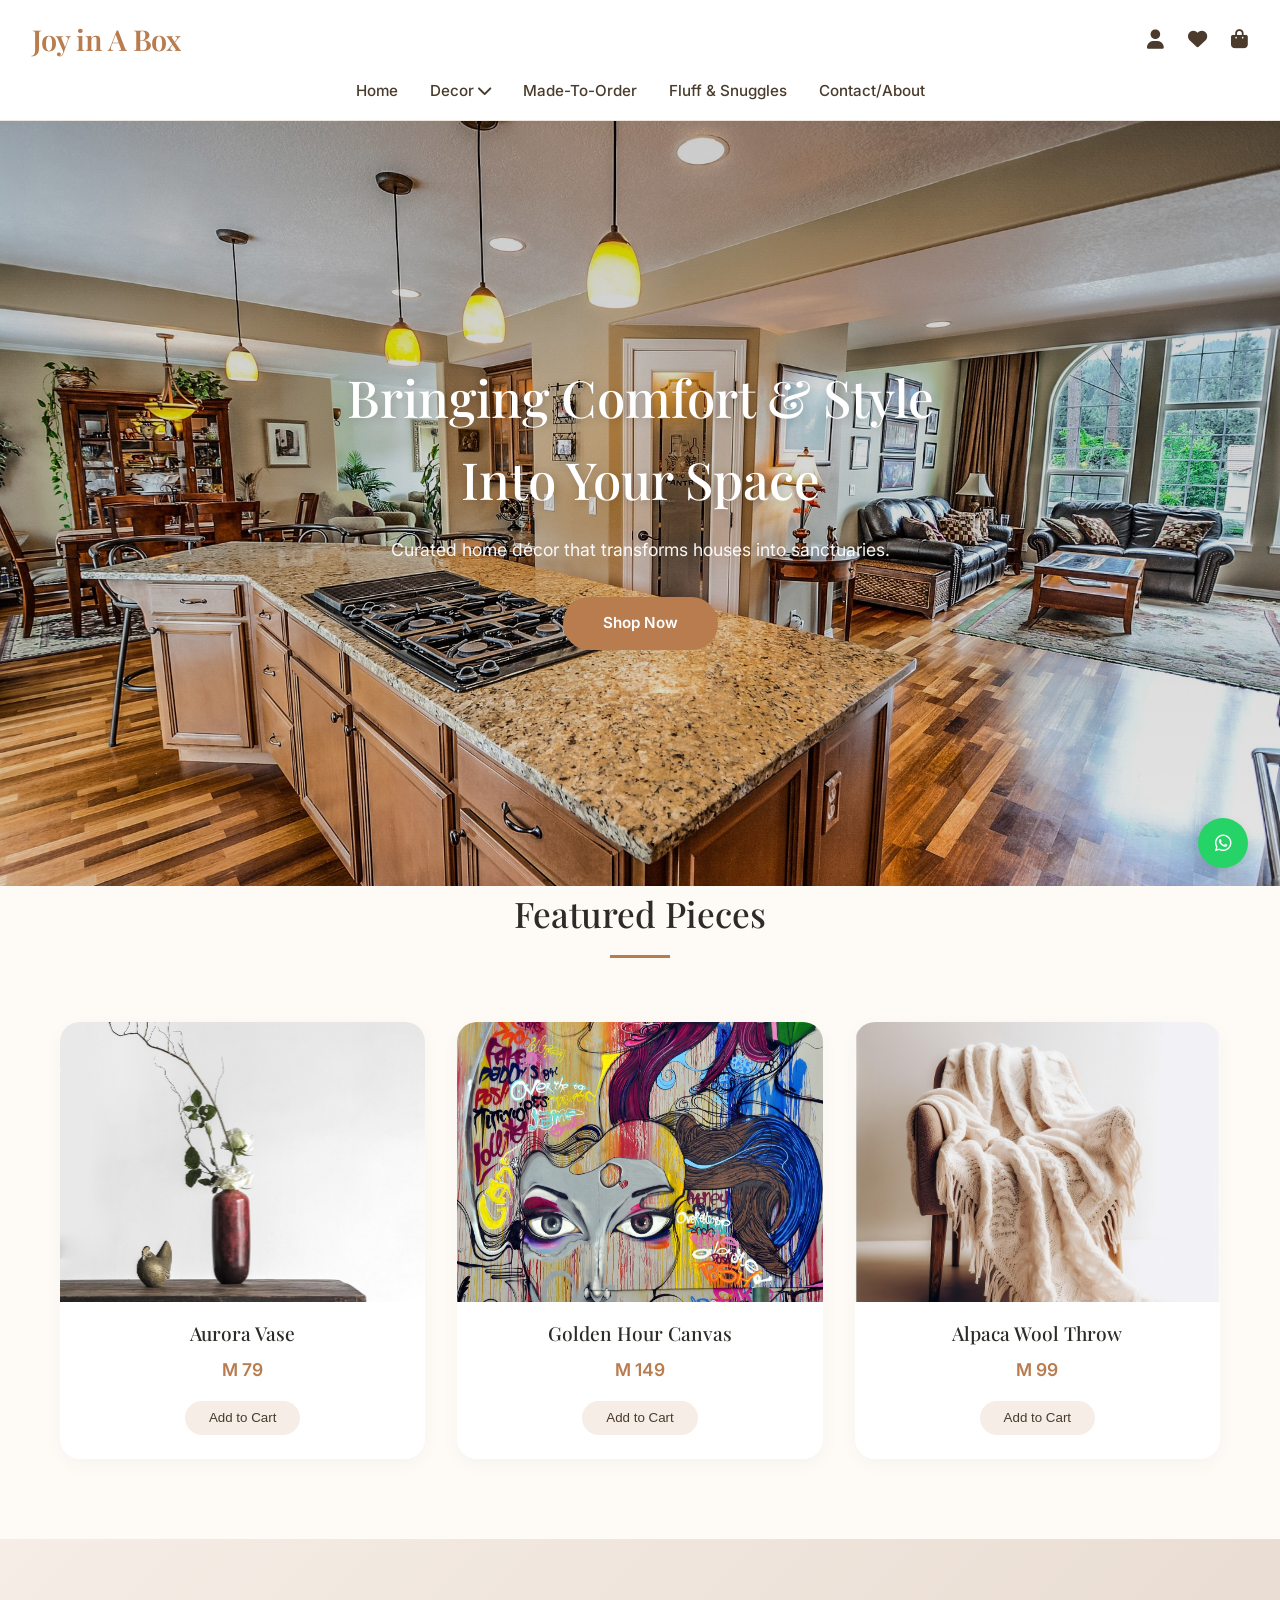
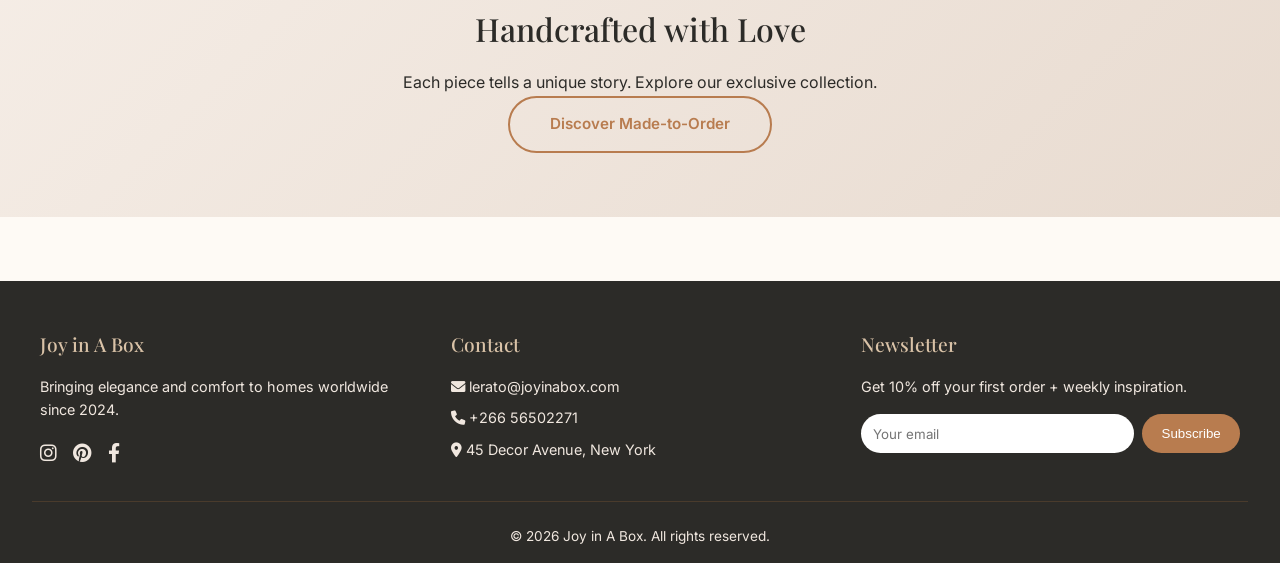
==== index.html @ 56dcf542 "Add files via upload" ====
<!DOCTYPE html>
<html lang="en">
<head>
    <meta charset="UTF-8">
    <meta name="viewport" content="width=device-width, initial-scale=1.0">
    <title>Joy in A Box | Home Decor</title>
    <link rel="stylesheet" href="styles.css">
    <link href="https://fonts.googleapis.com/css2?family=Inter:wght@300;400;500;600;700&family=Playfair+Display:wght@400;500;600;700&display=swap" rel="stylesheet">
    <link rel="stylesheet" href="https://cdnjs.cloudflare.com/ajax/libs/font-awesome/6.0.0-beta3/css/all.min.css">
</head>
<body>
    <header>
        <div class="header-top">
            <div class="logo">
                <a href="index.html">Joy in A Box</a>
            </div>
            <div class="header-icons">
                <a href="#" aria-label="Account"><i class="fas fa-user"></i></a>
                <a href="#" aria-label="Favorites"><i class="fas fa-heart"></i></a>
                <a href="#" aria-label="Cart"><i class="fas fa-shopping-bag"></i></a>
            </div>
        </div>
        <nav>
            <div class="hamburger">
                <i class="fas fa-bars"></i>
            </div>
            <ul class="nav-links">
                <li><a href="index.html">Home</a></li>
                <li class="dropdown">
                    <a href="decor.html">Decor <i class="fas fa-chevron-down"></i></a>
                    <ul class="dropdown-menu">
                        <li><a href="decor.html#wall-art">Wall Art</a></li>
                        <li><a href="decor.html#vases">Vases</a></li>
                        <li><a href="decor.html#lighting">Lighting</a></li>
                    </ul>
                </li>
                <li><a href="made-to-order.html">Made-To-Order</a></li>
                <li><a href="fluff-snuggles.html">Fluff & Snuggles</a></li>
                <li><a href="contact.html">Contact/About</a></li>
            </ul>
        </nav>
    </header>

    <main>
        <section class="hero">
            <div class="hero-content">
                <h1>Bringing Comfort & Style <br>Into Your Space</h1>
                <p>Curated home décor that transforms houses into sanctuaries.</p>
                <a href="decor.html" class="btn-primary">Shop Now</a>
            </div>
        </section>

        <section class="featured">
            <div class="container">
                <h2 class="section-title">Featured Pieces</h2>
                <div class="product-grid">
                    <div class="product-card">
                        <div class="product-image">
                            <img src="images/ceramic-vase.jpg" alt="Ceramic Vase">
                        </div>
                        <h3>Aurora Vase</h3>
                        <p class="price">M 79</p>
                        <button class="btn-add">Add to Cart</button>
                    </div>
                    <div class="product-card">
                        <div class="product-image">
                            <img src="images/wall-art.jpg" alt="Wall Art">
                        </div>
                        <h3>Golden Hour Canvas</h3>
                        <p class="price">M 149</p>
                        <button class="btn-add">Add to Cart</button>
                    </div>
                    <div class="product-card">
                        <div class="product-image">
                            <img src="images/throw-blanket.jpg" alt="Throw Blanket">
                        </div>
                        <h3>Alpaca Wool Throw</h3>
                        <p class="price">M 99</p>
                        <button class="btn-add">Add to Cart</button>
                    </div>
                </div>
            </div>
        </section>

        <section class="promo-banner">
            <div class="promo-content">
                <h2>Handcrafted with Love</h2>
                <p>Each piece tells a unique story. Explore our exclusive collection.</p>
                <a href="made-to-order.html" class="btn-secondary">Discover Made-to-Order</a>
            </div>
        </section>
    </main>

    <footer>
        <div class="footer-container">
            <div class="footer-col">
                <h3>Joy in A Box</h3>
                <p>Bringing elegance and comfort to homes worldwide since 2024.</p>
                <div class="social-links">
                    <a href="#"><i class="fab fa-instagram"></i></a>
                    <a href="#"><i class="fab fa-pinterest"></i></a>
                    <a href="#"><i class="fab fa-facebook-f"></i></a>
                </div>
            </div>
            <div class="footer-col">
                <h3>Contact</h3>
                <p><i class="fas fa-envelope"></i> lerato@joyinabox.com</p>
                <p><i class="fas fa-phone"></i> +266 56502271</p>
                <p><i class="fas fa-map-marker-alt"></i> 45 Decor Avenue, New York</p>
            </div>
            <div class="footer-col">
                <h3>Newsletter</h3>
                <p>Get 10% off your first order + weekly inspiration.</p>
                <form class="newsletter-form">
                    <input type="email" placeholder="Your email" required>
                    <button type="submit">Subscribe</button>
                </form>
            </div>
        </div>
        <div class="footer-bottom">
            <p>&copy; 2026 Joy in A Box. All rights reserved.</p>
        </div>
    </footer>

    <div class="floating-buttons">
        <button id="scrollTop" class="float-btn"><i class="fas fa-arrow-up"></i></button>
        <a href="https://wa.me/1234567890?text=Hello! I'm interested in your decor" class="float-btn whatsapp" target="_blank"><i class="fab fa-whatsapp"></i></a>
    </div>

    <script src="script.js"></script>
</body>
</html>
---- styles.css ----
* {
    margin: 0;
    padding: 0;
    box-sizing: border-box;
}

body {
    font-family: 'Inter', sans-serif;
    color: #2c2b28;
    background-color: #fefaf5;
    line-height: 1.6;
}

h1, h2, h3, h4, .logo a {
    font-family: 'Playfair Display', serif;
    font-weight: 500;
}

.container {
    max-width: 1200px;
    margin: 0 auto;
    padding: 0 20px;
}

/* Header Styles */
header {
    background: #ffffff;
    border-bottom: 1px solid #f0e7df;
    padding: 1rem 2rem;
    position: sticky;
    top: 0;
    z-index: 1000;
    background: rgba(255, 255, 255, 0.98);
    backdrop-filter: blur(5px);
}

.header-top {
    display: flex;
    justify-content: space-between;
    align-items: center;
    max-width: 1400px;
    margin: 0 auto;
    width: 100%;
}

.logo a {
    font-size: 1.8rem;
    font-weight: 600;
    text-decoration: none;
    color: #b87c4f;
    letter-spacing: -0.5px;
    transition: color 0.3s;
}

.logo a:hover {
    color: #9b5e2e;
}

.header-icons {
    display: flex;
    gap: 1.5rem;
}

.header-icons a {
    color: #4a3b2c;
    font-size: 1.2rem;
    transition: color 0.3s;
}

.header-icons a:hover {
    color: #b87c4f;
}

nav {
    max-width: 1400px;
    margin: 1rem auto 0;
}

.nav-links {
    display: flex;
    justify-content: center;
    list-style: none;
    gap: 2rem;
    flex-wrap: wrap;
}

.nav-links li a {
    text-decoration: none;
    color: #4a3b2c;
    font-weight: 500;
    transition: color 0.3s;
    font-size: 0.95rem;
}

.nav-links li a:hover {
    color: #b87c4f;
}

.dropdown {
    position: relative;
}

.dropdown-menu {
    position: absolute;
    top: 100%;
    left: 0;
    background: white;
    box-shadow: 0 10px 25px rgba(0,0,0,0.05);
    list-style: none;
    padding: 0.75rem 0;
    min-width: 160px;
    opacity: 0;
    visibility: hidden;
    transition: all 0.3s;
    border-radius: 8px;
    border: 1px solid #f0e7df;
}

.dropdown:hover .dropdown-menu {
    opacity: 1;
    visibility: visible;
}

.dropdown-menu li {
    padding: 0.5rem 1.2rem;
}

.dropdown-menu li a {
    font-size: 0.9rem;
}

.hamburger {
    display: none;
    font-size: 1.5rem;
    cursor: pointer;
    color: #4a3b2c;
}

/* Page Header */
.page-header {
    text-align: center;
    padding: 4rem 2rem;
    background: linear-gradient(135deg, #fefaf5 0%, #f9f2ea 100%);
}

.page-header h1 {
    font-size: 2.8rem;
    margin-bottom: 1rem;
    color: #2c2b28;
}

.page-header p {
    font-size: 1.1rem;
    color: #6b5a48;
}

/* Hero Section */
.hero {
    background: linear-gradient(rgba(0,0,0,0.2), rgba(0,0,0,0.1)), url('images/hero-bg.jpg');
    background-size: cover;
    background-position: center 30%;
    height: 85vh;
    display: flex;
    align-items: center;
    justify-content: center;
    text-align: center;
    color: white;
}

.hero-content h1 {
    font-size: 3.2rem;
    margin-bottom: 1rem;
    text-shadow: 2px 2px 10px rgba(0,0,0,0.2);
}

.hero-content p {
    font-size: 1.1rem;
    margin-bottom: 2rem;
    opacity: 0.95;
}

.btn-primary, .btn-secondary {
    display: inline-block;
    padding: 0.9rem 2.5rem;
    border-radius: 40px;
    text-decoration: none;
    font-weight: 600;
    transition: all 0.3s;
    border: none;
    cursor: pointer;
    font-size: 0.95rem;
}

.btn-primary {
    background: #b87c4f;
    color: white;
}

.btn-primary:hover {
    background: #9b5e2e;
    transform: translateY(-2px);
}

.btn-secondary {
    background: transparent;
    color: #b87c4f;
    border: 2px solid #b87c4f;
}

.btn-secondary:hover {
    background: #b87c4f;
    color: white;
}

/* Section Titles */
.section-title {
    text-align: center;
    font-size: 2.2rem;
    margin-bottom: 3rem;
    color: #2c2b28;
    position: relative;
}

.section-title:after {
    content: '';
    display: block;
    width: 60px;
    height: 3px;
    background: #b87c4f;
    margin: 0.8rem auto 0;
}

/* Product Grid */
.product-grid {
    display: grid;
    grid-template-columns: repeat(auto-fit, minmax(280px, 1fr));
    gap: 2rem;
    padding: 1rem 0;
}

.product-card {
    background: white;
    border-radius: 20px;
    overflow: hidden;
    box-shadow: 0 5px 20px rgba(0,0,0,0.03);
    transition: all 0.3s;
    text-align: center;
    padding-bottom: 1.5rem;
}

.product-card:hover {
    transform: translateY(-8px);
    box-shadow: 0 15px 35px rgba(0,0,0,0.08);
}

.product-image {
    width: 100%;
    height: 280px;
    overflow: hidden;
}

.product-image img {
    width: 100%;
    height: 100%;
    object-fit: cover;
    transition: transform 0.5s;
}

.product-card:hover .product-image img {
    transform: scale(1.05);
}

.product-card h3 {
    font-size: 1.2rem;
    margin: 1rem 0 0.5rem;
    color: #2c2b28;
}

.price {
    font-weight: 600;
    color: #b87c4f;
    font-size: 1.1rem;
    margin-bottom: 1rem;
}

.btn-add {
    background: #f5ede6;
    border: none;
    padding: 0.6rem 1.5rem;
    border-radius: 30px;
    font-weight: 500;
    cursor: pointer;
    transition: all 0.3s;
    color: #4a3b2c;
}

.btn-add:hover {
    background: #b87c4f;
    color: white;
}

/* Promo Banner */
.promo-banner {
    background: linear-gradient(135deg, #f5ede6 0%, #e8dbd0 100%);
    padding: 4rem 2rem;
    text-align: center;
    margin: 4rem 0;
}

.promo-banner h2 {
    font-size: 2rem;
    margin-bottom: 1rem;
}

/* Decor Page Layout */
.decor-layout {
    display: grid;
    grid-template-columns: 250px 1fr;
    gap: 2rem;
    max-width: 1400px;
    margin: 2rem auto;
    padding: 0 2rem;
}

.categories-sidebar {
    background: white;
    padding: 1.5rem;
    border-radius: 16px;
    height: fit-content;
    box-shadow: 0 5px 15px rgba(0,0,0,0.02);
}

.categories-sidebar h3 {
    font-size: 1.3rem;
    margin-bottom: 1rem;
    color: #b87c4f;
}

.category-list {
    list-style: none;
    margin-top: 1rem;
}

.category-list li {
    margin: 0.8rem 0;
}

.category-list a {
    text-decoration: none;
    color: #4a3b2c;
    transition: color 0.3s;
}

.category-list a:hover {
    color: #b87c4f;
}

.category-section {
    margin-bottom: 3rem;
}

.category-section h2 {
    margin-bottom: 1.5rem;
    font-size: 1.5rem;
    color: #2c2b28;
}

/* Process Steps */
.process-steps {
    display: grid;
    grid-template-columns: repeat(auto-fit, minmax(220px, 1fr));
    gap: 2rem;
    list-style: none;
    padding: 2rem 0;
}

.process-steps li {
    text-align: center;
    position: relative;
    background: white;
    padding: 2rem 1rem;
    border-radius: 20px;
    box-shadow: 0 5px 15px rgba(0,0,0,0.05);
}

.step-icon {
    font-size: 2rem;
    color: #b87c4f;
    margin-bottom: 1rem;
}

.process-steps li h3 {
    font-size: 1.2rem;
    margin-bottom: 0.5rem;
    text-transform: capitalize;
}

/* Video Section */
.video-inspiration {
    padding: 3rem 0;
}

.video-wrapper {
    position: relative;
    padding-bottom: 56.25%;
    height: 0;
    overflow: hidden;
    border-radius: 20px;
    margin: 2rem 0;
    box-shadow: 0 10px 30px rgba(0,0,0,0.1);
    background: #000;
}

.video-wrapper video {
    position: absolute;
    top: 0;
    left: 0;
    width: 100%;
    height: 100%;
    object-fit: cover;
}

.video-caption {
    text-align: center;
    font-style: italic;
    color: #6b5a48;
}

/* Contact Page */
.contact-about-layout {
    max-width: 1200px;
    margin: 0 auto;
    padding: 2rem;
}

.about-brand, .contact-form-section, .company-info {
    margin-bottom: 4rem;
}

.brand-values {
    list-style: none;
    margin-top: 1.5rem;
}

.brand-values li {
    margin: 0.8rem 0;
    display: flex;
    align-items: center;
    gap: 0.8rem;
}

.brand-values i {
    color: #b87c4f;
}

.contact-form {
    max-width: 600px;
    margin: 0 auto;
    background: white;
    padding: 2rem;
    border-radius: 20px;
    box-shadow: 0 5px 20px rgba(0,0,0,0.03);
    border: 1px solid #f0e7df;
}

.form-group {
    margin-bottom: 1.2rem;
}

.form-group label {
    display: block;
    margin-bottom: 0.5rem;
    font-weight: 500;
    color: #4a3b2c;
}

.form-group input, .form-group textarea {
    width: 100%;
    padding: 0.8rem;
    border: 1px solid #e0d6ce;
    border-radius: 12px;
    font-family: inherit;
    transition: border 0.3s;
}

.form-group input:focus, .form-group textarea:focus {
    outline: none;
    border-color: #b87c4f;
}

.info-grid {
    display: grid;
    grid-template-columns: repeat(auto-fit, minmax(250px, 1fr));
    gap: 2rem;
    margin-top: 2rem;
}

.info-card {
    text-align: center;
    padding: 1.5rem;
    background: white;
    border-radius: 20px;
    box-shadow: 0 5px 15px rgba(0,0,0,0.03);
}

.info-card i {
    font-size: 2rem;
    color: #b87c4f;
    margin-bottom: 1rem;
}

.info-card h3 {
    margin-bottom: 0.5rem;
    font-size: 1.1rem;
}

/* Footer */
footer {
    background: #2c2b28;
    color: #f0e7df;
    padding: 3rem 2rem 1rem;
    margin-top: 4rem;
}

.footer-container {
    display: grid;
    grid-template-columns: repeat(auto-fit, minmax(280px, 1fr));
    gap: 2rem;
    max-width: 1200px;
    margin: 0 auto;
}

.footer-col h3 {
    margin-bottom: 1rem;
    color: #d9c2a7;
    font-size: 1.2rem;
}

.footer-col p {
    margin: 0.5rem 0;
    font-size: 0.9rem;
}

.social-links {
    display: flex;
    gap: 1rem;
    margin-top: 1rem;
}

.social-links a {
    color: #f0e7df;
    font-size: 1.2rem;
    transition: color 0.3s;
}

.social-links a:hover {
    color: #b87c4f;
}

.newsletter-form {
    display: flex;
    gap: 0.5rem;
    margin-top: 1rem;
}

.newsletter-form input {
    flex: 1;
    padding: 0.7rem;
    border: none;
    border-radius: 30px;
    font-family: inherit;
}

.newsletter-form button {
    background: #b87c4f;
    border: none;
    padding: 0.7rem 1.2rem;
    border-radius: 30px;
    color: white;
    cursor: pointer;
    transition: background 0.3s;
}

.newsletter-form button:hover {
    background: #9b5e2e;
}

.footer-bottom {
    text-align: center;
    margin-top: 2rem;
    padding-top: 1.5rem;
    border-top: 1px solid #4a3b2c;
    font-size: 0.85rem;
}

/* Floating Buttons */
.floating-buttons {
    position: fixed;
    bottom: 2rem;
    right: 2rem;
    display: flex;
    flex-direction: column;
    gap: 1rem;
    z-index: 1000;
}

.float-btn {
    width: 50px;
    height: 50px;
    border-radius: 50%;
    background: white;
    border: none;
    box-shadow: 0 4px 12px rgba(0,0,0,0.1);
    cursor: pointer;
    font-size: 1.2rem;
    transition: all 0.3s;
    display: flex;
    align-items: center;
    justify-content: center;
    text-decoration: none;
    color: #b87c4f;
}

.float-btn:hover {
    transform: scale(1.1);
    background: #b87c4f;
    color: white;
}

.whatsapp {
    background: #25D366;
    color: white;
}

.whatsapp:hover {
    background: #128C7E;
    color: white;
}

/* Responsive */
@media (max-width: 768px) {
    .header-top {
        flex-direction: column;
        gap: 0.5rem;
    }
    
    .hamburger {
        display: block;
        text-align: right;
        margin-top: 0.5rem;
    }
    
    .nav-links {
        display: none;
        flex-direction: column;
        text-align: center;
        gap: 1rem;
        padding: 1rem 0;
    }
    
    .nav-links.active {
        display: flex;
    }
    
    .dropdown-menu {
        position: static;
        opacity: 1;
        visibility: visible;
        box-shadow: none;
        padding-left: 1rem;
        background: transparent;
        display: none;
    }
    
    .dropdown:hover .dropdown-menu {
        display: block;
    }
    
    .hero {
        height: 60vh;
    }
    
    .hero-content h1 {
        font-size: 2rem;
    }
    
    .decor-layout {
        grid-template-columns: 1fr;
    }
    
    .process-steps {
        grid-template-columns: 1fr;
    }
    
    .newsletter-form {
        flex-direction: column;
    }
    
    .section-title {
        font-size: 1.8rem;
    }
    
    .page-header h1 {
        font-size: 2rem;
    }
    
    .footer-container {
        gap: 1.5rem;
    }
}

@media (min-width: 769px) and (max-width: 1024px) {
    .product-grid {
        grid-template-columns: repeat(2, 1fr);
    }
}
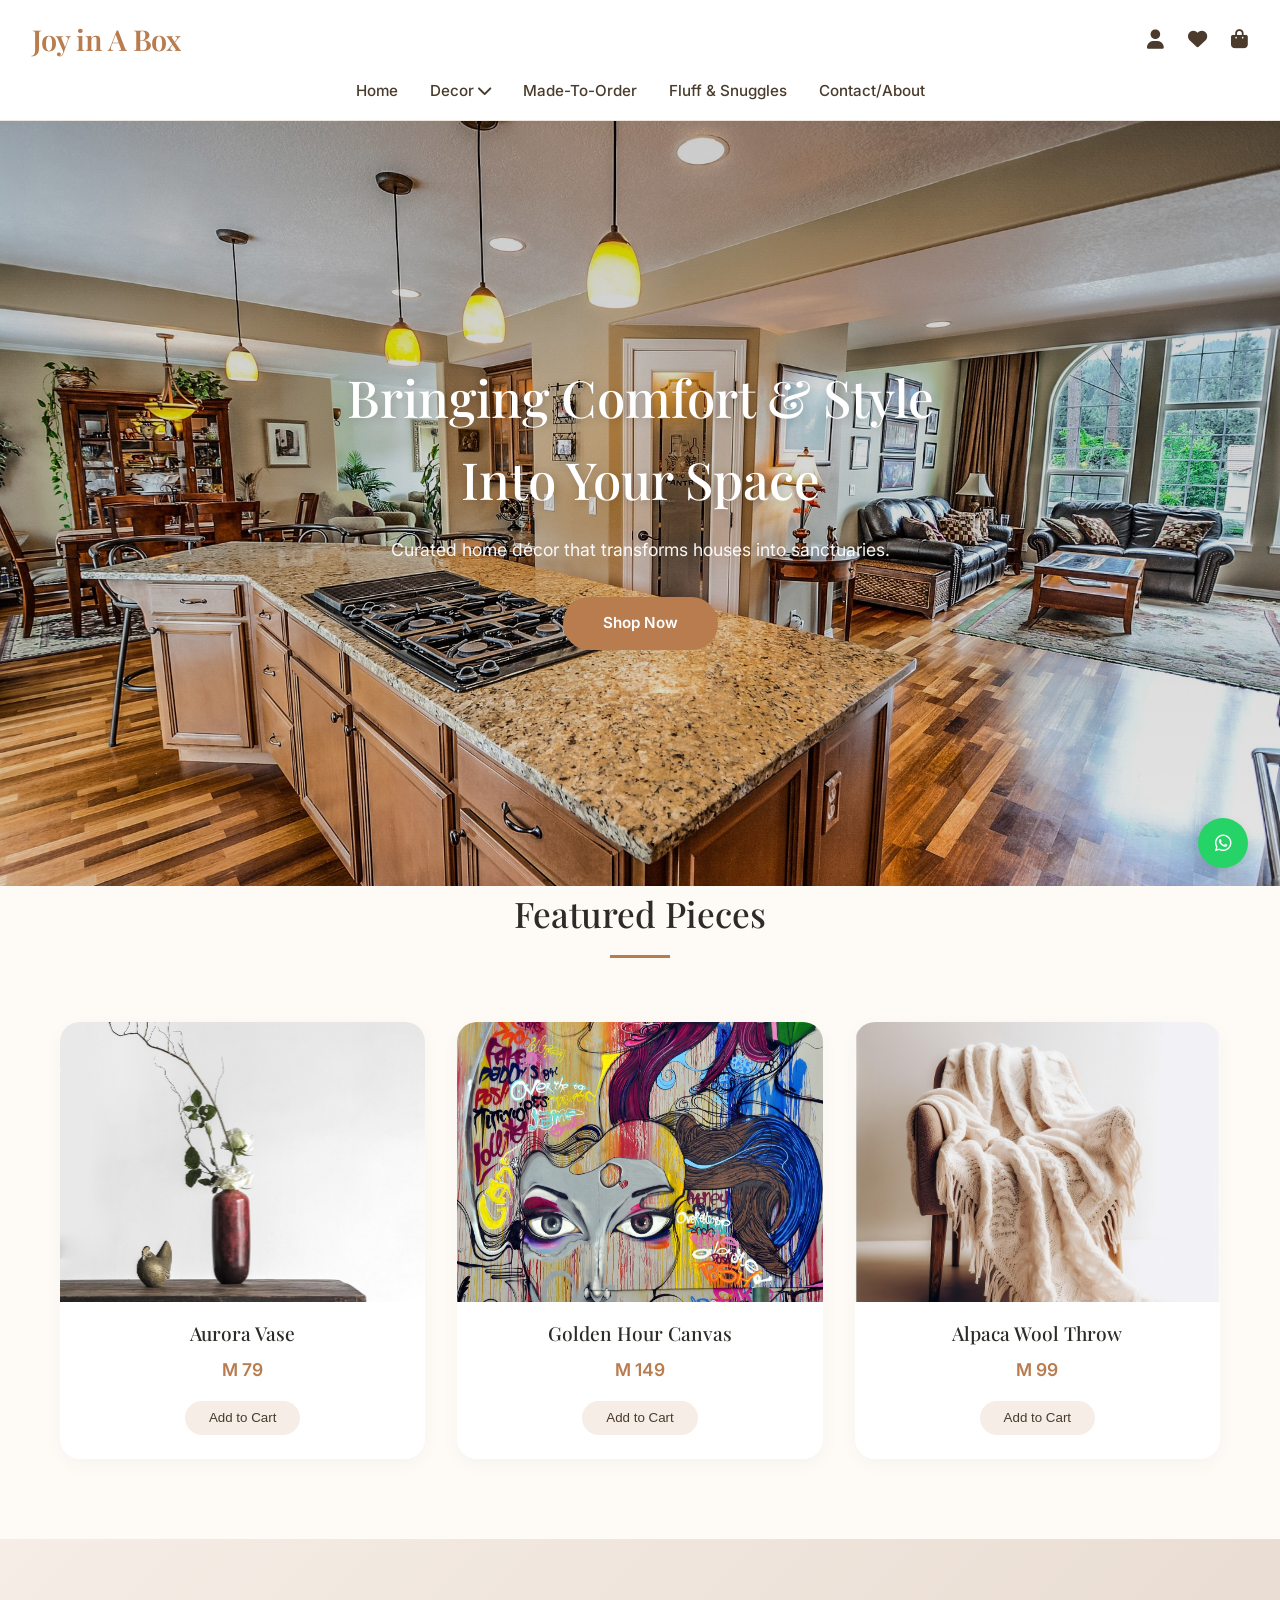
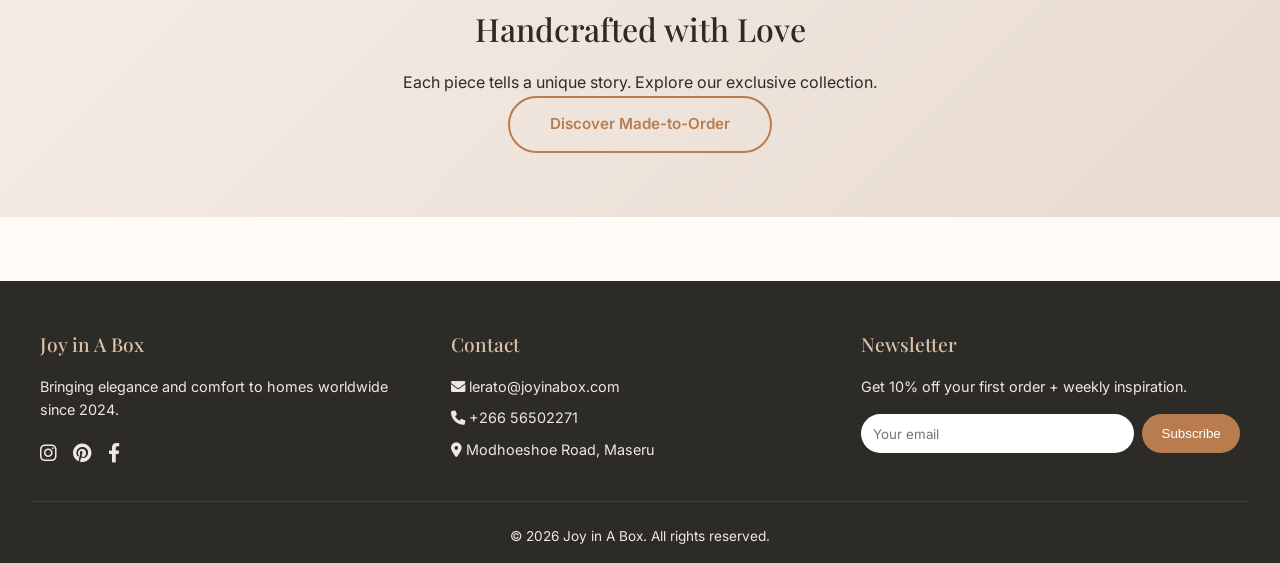
==== commit 4860352c: "Update index.html" ====
--- a/index.html
+++ b/index.html
@@ -106,7 +106,7 @@
                 <h3>Contact</h3>
                 <p><i class="fas fa-envelope"></i> lerato@joyinabox.com</p>
                 <p><i class="fas fa-phone"></i> +266 56502271</p>
-                <p><i class="fas fa-map-marker-alt"></i> 45 Decor Avenue, New York</p>
+                <p><i class="fas fa-map-marker-alt"></i> Modhoeshoe Road, Maseru</p>
             </div>
             <div class="footer-col">
                 <h3>Newsletter</h3>
@@ -129,4 +129,4 @@
 
     <script src="script.js"></script>
 </body>
-</html>+</html>
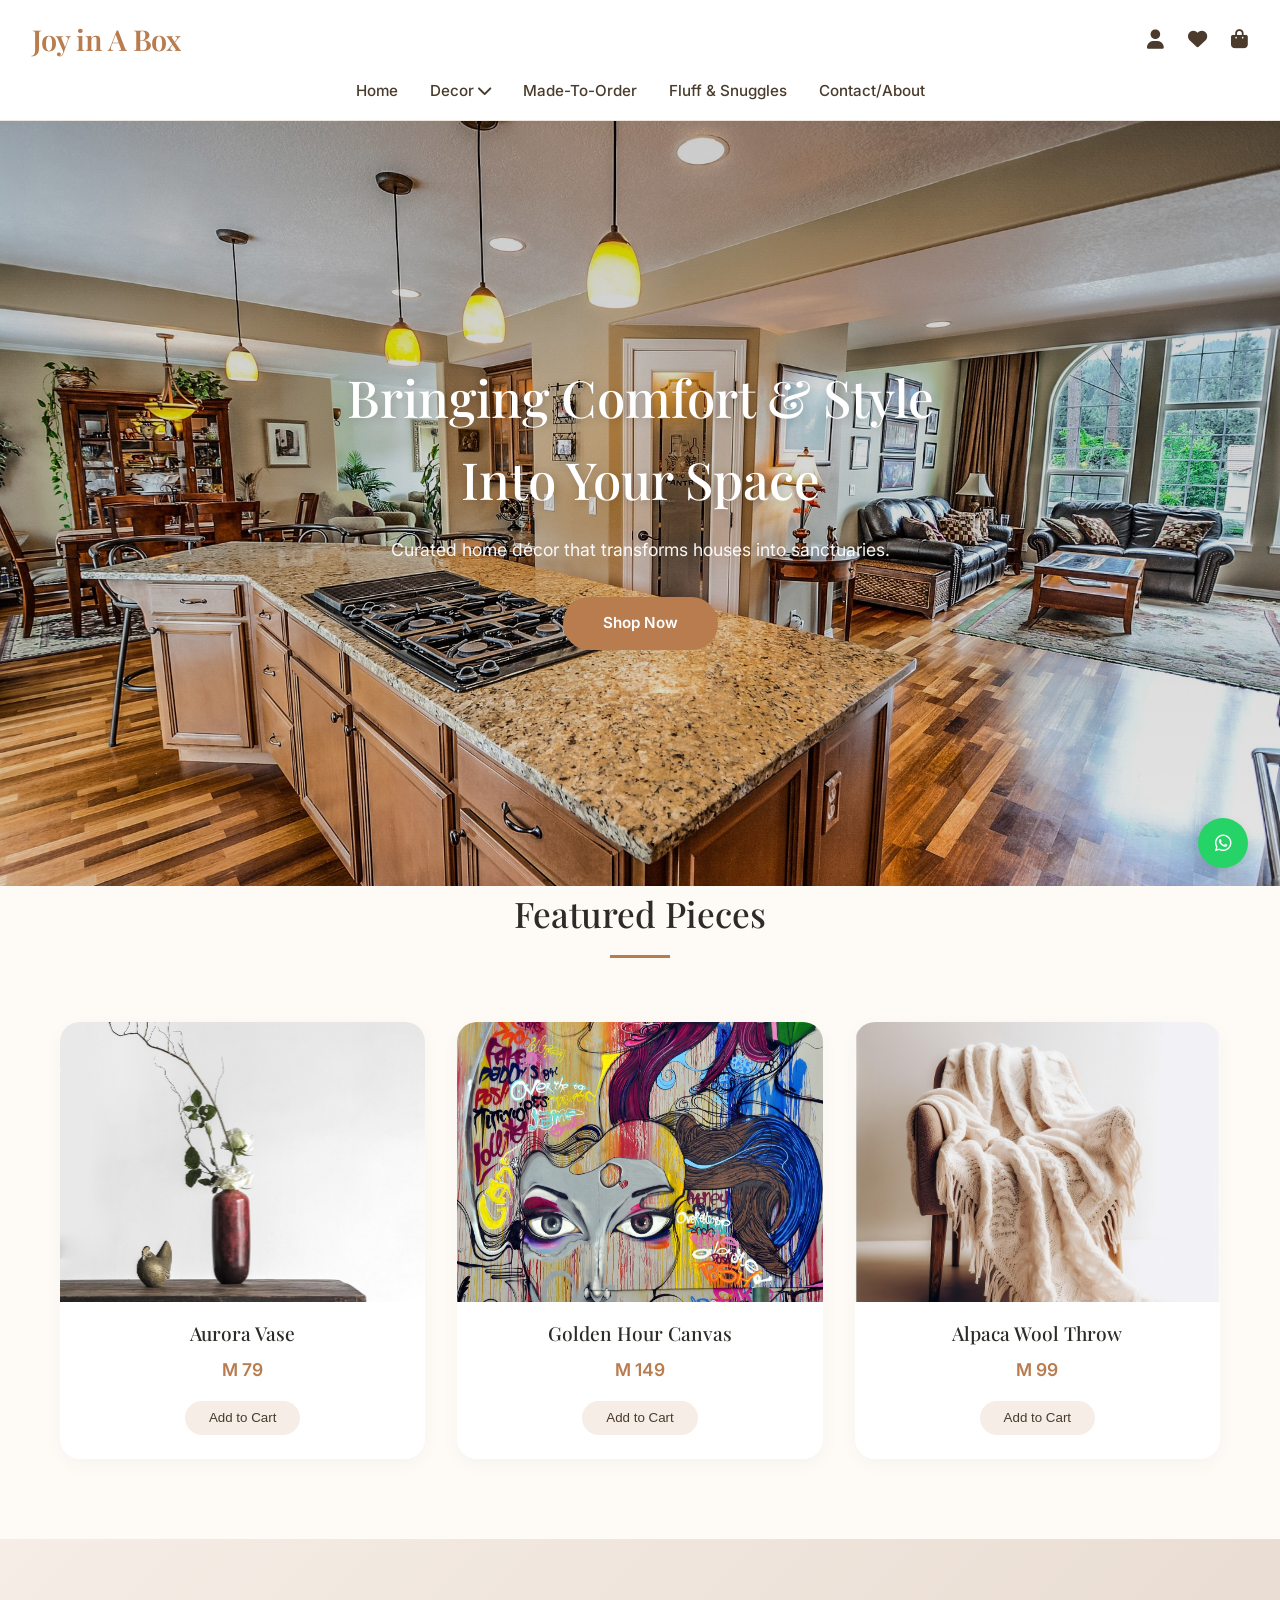
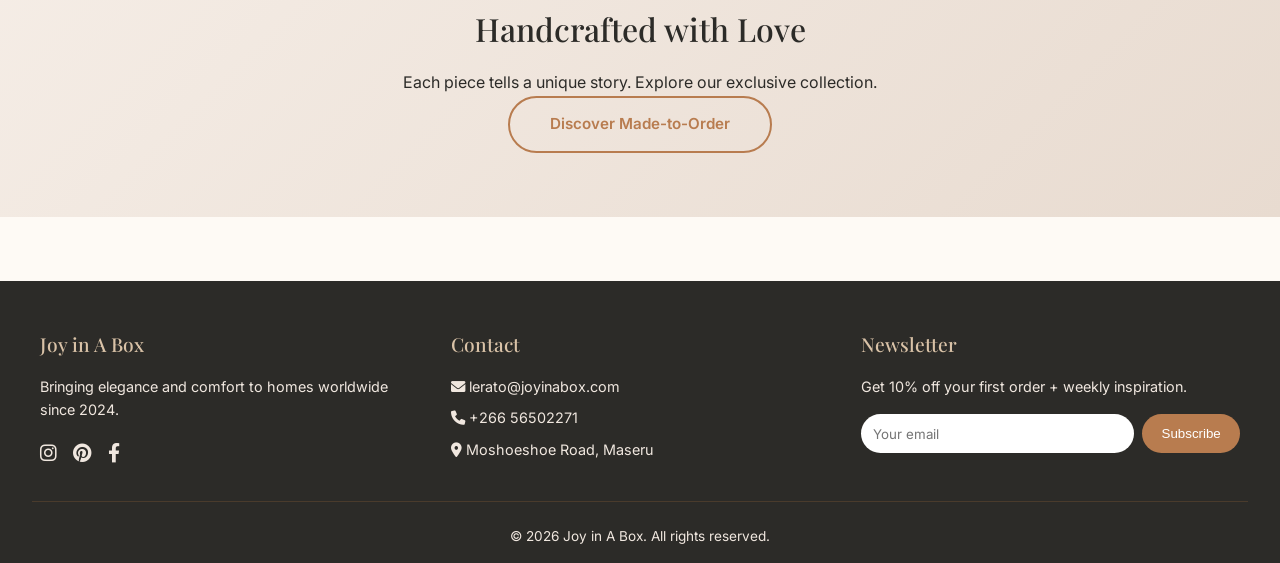
==== commit 053e78e5: "Update index.html" ====
--- a/index.html
+++ b/index.html
@@ -106,7 +106,7 @@
                 <h3>Contact</h3>
                 <p><i class="fas fa-envelope"></i> lerato@joyinabox.com</p>
                 <p><i class="fas fa-phone"></i> +266 56502271</p>
-                <p><i class="fas fa-map-marker-alt"></i> Modhoeshoe Road, Maseru</p>
+                <p><i class="fas fa-map-marker-alt"></i> Moshoeshoe Road, Maseru</p>
             </div>
             <div class="footer-col">
                 <h3>Newsletter</h3>
